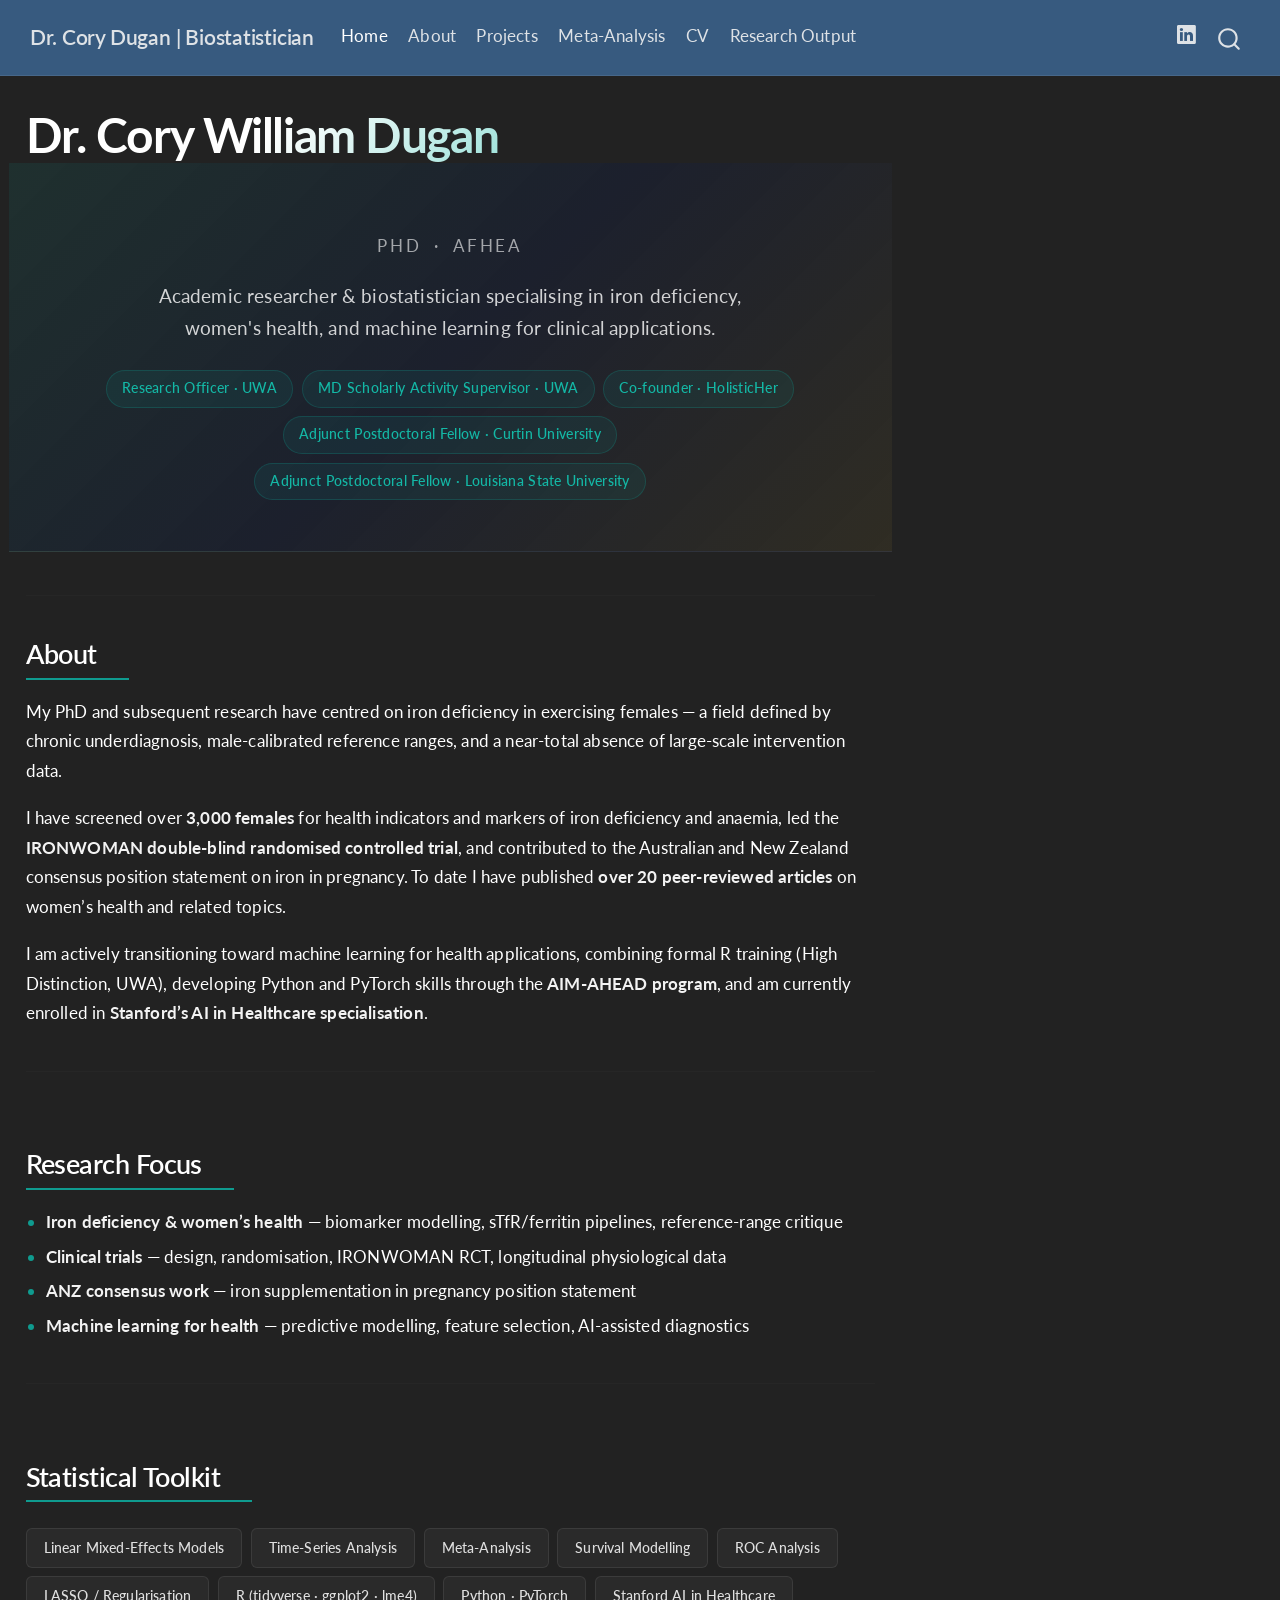
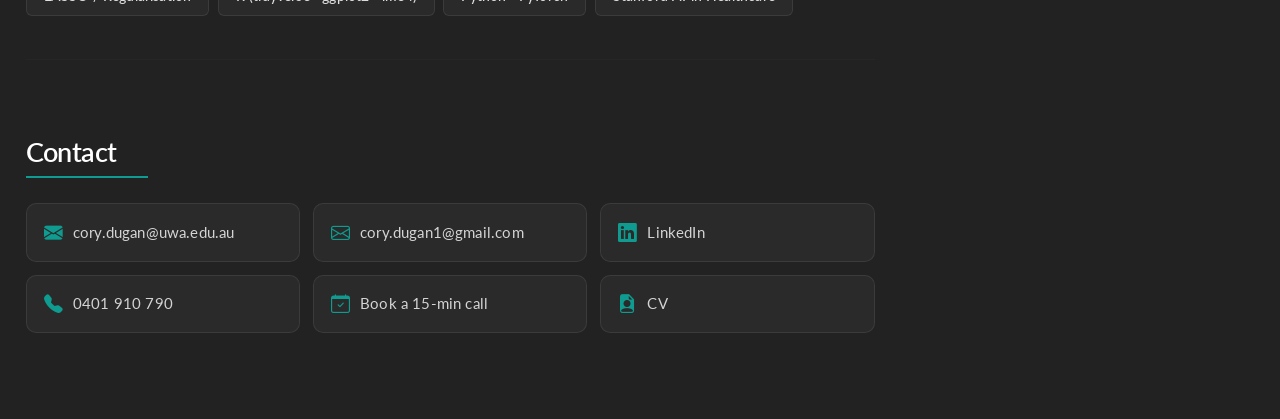
==== docs/index.html @ 06c348b1 "Auto-render: update docs [skip ci]" ====
<!DOCTYPE html>
<html xmlns="http://www.w3.org/1999/xhtml" lang="en" xml:lang="en"><head>

<meta charset="utf-8">
<meta name="generator" content="quarto-1.9.36">

<meta name="viewport" content="width=device-width, initial-scale=1.0, user-scalable=yes">


<title>Dr.&nbsp;Cory Dugan | Biostatistician</title>
<style>
/* Default styles provided by pandoc.
** See https://pandoc.org/MANUAL.html#variables-for-html for config info.
*/
code{white-space: pre-wrap;}
span.smallcaps{font-variant: small-caps;}
div.columns{display: flex; gap: min(4vw, 1.5em);}
div.column{flex: auto; overflow-x: auto;}
div.hanging-indent{margin-left: 1.5em; text-indent: -1.5em;}
ul.task-list{list-style: none;}
ul.task-list li input[type="checkbox"] {
  width: 0.8em;
  margin: 0 0.8em 0.2em -1em; /* quarto-specific, see https://github.com/quarto-dev/quarto-cli/issues/4556 */ 
  vertical-align: middle;
}
</style>


<script src="site_libs/quarto-nav/quarto-nav.js"></script>
<script src="site_libs/quarto-nav/headroom.min.js"></script>
<script src="site_libs/clipboard/clipboard.min.js"></script>
<script src="site_libs/quarto-search/autocomplete.umd.js"></script>
<script src="site_libs/quarto-search/fuse.min.js"></script>
<script src="site_libs/quarto-search/quarto-search.js"></script>
<meta name="quarto:offset" content="./">
<script src="site_libs/quarto-html/quarto.js" type="module"></script>
<script src="site_libs/quarto-html/tabsets/tabsets.js" type="module"></script>
<script src="site_libs/quarto-html/popper.min.js"></script>
<script src="site_libs/quarto-html/tippy.umd.min.js"></script>
<script src="site_libs/quarto-html/anchor.min.js"></script>
<link href="site_libs/quarto-html/tippy.css" rel="stylesheet">
<link href="site_libs/quarto-html/quarto-syntax-highlighting-dark-f418161beb48e0141c760e455f12af2c.css" rel="stylesheet" id="quarto-text-highlighting-styles">
<script src="site_libs/bootstrap/bootstrap.min.js"></script>
<link href="site_libs/bootstrap/bootstrap-icons.css" rel="stylesheet">
<link href="site_libs/bootstrap/bootstrap-d6fd904d1c54ba319e3f8c30b794b012.min.css" rel="stylesheet" append-hash="true" id="quarto-bootstrap" data-mode="dark">
<script id="quarto-search-options" type="application/json">{
  "location": "navbar",
  "copy-button": false,
  "collapse-after": 3,
  "panel-placement": "end",
  "type": "overlay",
  "limit": 50,
  "keyboard-shortcut": [
    "f",
    "/",
    "s"
  ],
  "show-item-context": false,
  "language": {
    "search-no-results-text": "No results",
    "search-matching-documents-text": "matching documents",
    "search-copy-link-title": "Copy link to search",
    "search-hide-matches-text": "Hide additional matches",
    "search-more-match-text": "more match in this document",
    "search-more-matches-text": "more matches in this document",
    "search-clear-button-title": "Clear",
    "search-text-placeholder": "",
    "search-detached-cancel-button-title": "Cancel",
    "search-submit-button-title": "Submit",
    "search-label": "Search"
  }
}</script>


<link rel="stylesheet" href="styles.css">
</head>

<body class="nav-fixed quarto-light">

<div id="quarto-search-results"></div>
  <header id="quarto-header" class="headroom fixed-top">
    <nav class="navbar navbar-expand-lg " data-bs-theme="dark">
      <div class="navbar-container container-fluid">
      <div class="navbar-brand-container mx-auto">
    <a class="navbar-brand" href="./index.html">
    <span class="navbar-title">Dr.&nbsp;Cory Dugan | Biostatistician</span>
    </a>
  </div>
            <div id="quarto-search" class="" title="Search"></div>
          <button class="navbar-toggler" type="button" data-bs-toggle="collapse" data-bs-target="#navbarCollapse" aria-controls="navbarCollapse" role="menu" aria-expanded="false" aria-label="Toggle navigation" onclick="if (window.quartoToggleHeadroom) { window.quartoToggleHeadroom(); }">
  <span class="navbar-toggler-icon"></span>
</button>
          <div class="collapse navbar-collapse" id="navbarCollapse">
            <ul class="navbar-nav navbar-nav-scroll me-auto">
  <li class="nav-item">
    <a class="nav-link active" href="./index.html" aria-current="page"> 
<span class="menu-text">Home</span></a>
  </li>  
  <li class="nav-item">
    <a class="nav-link" href="./about.html"> 
<span class="menu-text">About</span></a>
  </li>  
  <li class="nav-item">
    <a class="nav-link" href="./projects.html"> 
<span class="menu-text">Projects</span></a>
  </li>  
  <li class="nav-item">
    <a class="nav-link" href="./meta-analysis.html"> 
<span class="menu-text">Meta-Analysis</span></a>
  </li>  
  <li class="nav-item">
    <a class="nav-link" href="./cv.html"> 
<span class="menu-text">CV</span></a>
  </li>  
  <li class="nav-item">
    <a class="nav-link" href="./research-output.html"> 
<span class="menu-text">Research Output</span></a>
  </li>  
</ul>
            <ul class="navbar-nav navbar-nav-scroll ms-auto">
  <li class="nav-item compact">
    <a class="nav-link" href="https://www.linkedin.com/in/cory-dugan-phd/"> <i class="bi bi-linkedin" role="img" aria-label="LinkedIn">
</i> 
<span class="menu-text"></span></a>
  </li>  
</ul>
          </div> <!-- /navcollapse -->
            <div class="quarto-navbar-tools">
</div>
      </div> <!-- /container-fluid -->
    </nav>
</header>
<!-- content -->
<div id="quarto-content" class="quarto-container page-columns page-rows-contents page-layout-full page-navbar">
<!-- sidebar -->
<!-- margin-sidebar -->
    
<!-- main -->
<main class="content column-page" id="quarto-document-content"><header id="title-block-header" class="quarto-title-block"><h1 class="hero-name title display-7">Dr. Cory William Dugan</h1></header>




<div class="hero">
  <div class="hero-inner">
    
    <p class="hero-credentials">PhD &nbsp;·&nbsp; AFHEA</p>
    <p class="hero-tagline">
      Academic researcher &amp; biostatistician specialising in iron deficiency,<br>
      women's health, and machine learning for clinical applications.
    </p>
    <div class="role-chips">
      <span class="role-chip">Research Officer · UWA</span>
      <span class="role-chip">MD Scholarly Activity Supervisor · UWA</span>
      <span class="role-chip">Co-founder · HolisticHer</span>
      <span class="role-chip">Adjunct Postdoctoral Fellow · Curtin University</span>
      <span class="role-chip">Adjunct Postdoctoral Fellow · Louisiana State University</span>
    </div>
  </div>
</div>
<hr>
<section id="about" class="level2">
<h2 class="anchored" data-anchor-id="about">About</h2>
<p>My PhD and subsequent research have centred on iron deficiency in exercising females — a field defined by chronic underdiagnosis, male-calibrated reference ranges, and a near-total absence of large-scale intervention data.</p>
<p>I have screened over <strong>3,000 females</strong> for health indicators and markers of iron deficiency and anaemia, led the <strong>IRONWOMAN double-blind randomised controlled trial</strong>, and contributed to the Australian and New Zealand consensus position statement on iron in pregnancy. To date I have published <strong>over 20 peer-reviewed articles</strong> on women’s health and related topics.</p>
<p>I am actively transitioning toward machine learning for health applications, combining formal R training (High Distinction, UWA), developing Python and PyTorch skills through the <strong>AIM-AHEAD program</strong>, and am currently enrolled in <strong>Stanford’s AI in Healthcare specialisation</strong>.</p>
<hr>
</section>
<section id="research-focus" class="level2">
<h2 class="anchored" data-anchor-id="research-focus">Research Focus</h2>
<ul>
<li><strong>Iron deficiency &amp; women’s health</strong> — biomarker modelling, sTfR/ferritin pipelines, reference-range critique</li>
<li><strong>Clinical trials</strong> — design, randomisation, IRONWOMAN RCT, longitudinal physiological data</li>
<li><strong>ANZ consensus work</strong> — iron supplementation in pregnancy position statement</li>
<li><strong>Machine learning for health</strong> — predictive modelling, feature selection, AI-assisted diagnostics</li>
</ul>
<hr>
</section>
<section id="statistical-toolkit" class="level2">
<h2 class="anchored" data-anchor-id="statistical-toolkit">Statistical Toolkit</h2>
<div class="toolkit-row">
  <span class="toolkit-chip">Linear Mixed-Effects Models</span>
  <span class="toolkit-chip">Time-Series Analysis</span>
  <span class="toolkit-chip">Meta-Analysis</span>
  <span class="toolkit-chip">Survival Modelling</span>
  <span class="toolkit-chip">ROC Analysis</span>
  <span class="toolkit-chip">LASSO / Regularisation</span>
  <span class="toolkit-chip">R (tidyverse · ggplot2 · lme4)</span>
  <span class="toolkit-chip">Python · PyTorch</span>
  <span class="toolkit-chip">Stanford AI in Healthcare</span>
</div>
<hr>
</section>
<section id="contact" class="level2">
<h2 class="anchored" data-anchor-id="contact">Contact</h2>
<div class="contact-grid">
  <a class="contact-link" href="mailto:cory.dugan@uwa.edu.au">
    <i class="bi bi-envelope-fill"></i> cory.dugan@uwa.edu.au
  </a>
  <a class="contact-link" href="mailto:cory.dugan1@gmail.com">
    <i class="bi bi-envelope"></i> cory.dugan1@gmail.com
  </a>
  <a class="contact-link" href="https://www.linkedin.com/in/cory-dugan-phd/" target="_blank">
    <i class="bi bi-linkedin"></i> LinkedIn
  </a>
  <a class="contact-link" href="tel:+61401910790">
    <i class="bi bi-telephone-fill"></i> 0401 910 790
  </a>
  <a class="contact-link" href="https://calendly.com" target="_blank">
    <i class="bi bi-calendar-check"></i> Book a 15-min call
  </a>
  <a class="contact-link" href="./cv.html">
    <i class="bi bi-file-earmark-person-fill"></i> CV
  </a>
</div>


</section>

</main> <!-- /main -->
<script id="quarto-html-after-body" type="application/javascript">
  window.document.addEventListener("DOMContentLoaded", function (event) {
    const icon = "";
    const anchorJS = new window.AnchorJS();
    anchorJS.options = {
      placement: 'right',
      icon: icon
    };
    anchorJS.add('.anchored');
    const isCodeAnnotation = (el) => {
      for (const clz of el.classList) {
        if (clz.startsWith('code-annotation-')) {                     
          return true;
        }
      }
      return false;
    }
    const onCopySuccess = function(e) {
      // button target
      const button = e.trigger;
      // don't keep focus
      button.blur();
      // flash "checked"
      button.classList.add('code-copy-button-checked');
      var currentTitle = button.getAttribute("title");
      button.setAttribute("title", "Copied!");
      let tooltip;
      if (window.bootstrap) {
        button.setAttribute("data-bs-toggle", "tooltip");
        button.setAttribute("data-bs-placement", "left");
        button.setAttribute("data-bs-title", "Copied!");
        tooltip = new bootstrap.Tooltip(button, 
          { trigger: "manual", 
            customClass: "code-copy-button-tooltip",
            offset: [0, -8]});
        tooltip.show();    
      }
      setTimeout(function() {
        if (tooltip) {
          tooltip.hide();
          button.removeAttribute("data-bs-title");
          button.removeAttribute("data-bs-toggle");
          button.removeAttribute("data-bs-placement");
        }
        button.setAttribute("title", currentTitle);
        button.classList.remove('code-copy-button-checked');
      }, 1000);
      // clear code selection
      e.clearSelection();
    }
    const getTextToCopy = function(trigger) {
      const outerScaffold = trigger.parentElement.cloneNode(true);
      const codeEl = outerScaffold.querySelector('code');
      for (const childEl of codeEl.children) {
        if (isCodeAnnotation(childEl)) {
          childEl.remove();
        }
      }
      return codeEl.innerText;
    }
    const clipboard = new window.ClipboardJS('.code-copy-button:not([data-in-quarto-modal])', {
      text: getTextToCopy
    });
    clipboard.on('success', onCopySuccess);
    if (window.document.getElementById('quarto-embedded-source-code-modal')) {
      const clipboardModal = new window.ClipboardJS('.code-copy-button[data-in-quarto-modal]', {
        text: getTextToCopy,
        container: window.document.getElementById('quarto-embedded-source-code-modal')
      });
      clipboardModal.on('success', onCopySuccess);
    }
      var localhostRegex = new RegExp(/^(?:http|https):\/\/localhost\:?[0-9]*\//);
      var mailtoRegex = new RegExp(/^mailto:/);
        var filterRegex = new RegExp('/' + window.location.host + '/');
      var isInternal = (href) => {
          return filterRegex.test(href) || localhostRegex.test(href) || mailtoRegex.test(href);
      }
      // Inspect non-navigation links and adorn them if external
     var links = window.document.querySelectorAll('a[href]:not(.nav-link):not(.navbar-brand):not(.toc-action):not(.sidebar-link):not(.sidebar-item-toggle):not(.pagination-link):not(.no-external):not([aria-hidden]):not(.dropdown-item):not(.quarto-navigation-tool):not(.about-link)');
      for (var i=0; i<links.length; i++) {
        const link = links[i];
        if (!isInternal(link.href)) {
          // undo the damage that might have been done by quarto-nav.js in the case of
          // links that we want to consider external
          if (link.dataset.originalHref !== undefined) {
            link.href = link.dataset.originalHref;
          }
        }
      }
    function tippyHover(el, contentFn, onTriggerFn, onUntriggerFn) {
      const config = {
        allowHTML: true,
        maxWidth: 500,
        delay: 100,
        arrow: false,
        appendTo: function(el) {
            return el.parentElement;
        },
        interactive: true,
        interactiveBorder: 10,
        theme: 'quarto',
        placement: 'bottom-start',
      };
      if (contentFn) {
        config.content = contentFn;
      }
      if (onTriggerFn) {
        config.onTrigger = onTriggerFn;
      }
      if (onUntriggerFn) {
        config.onUntrigger = onUntriggerFn;
      }
      window.tippy(el, config); 
    }
    const noterefs = window.document.querySelectorAll('a[role="doc-noteref"]');
    for (var i=0; i<noterefs.length; i++) {
      const ref = noterefs[i];
      tippyHover(ref, function() {
        // use id or data attribute instead here
        let href = ref.getAttribute('data-footnote-href') || ref.getAttribute('href');
        try { href = new URL(href).hash; } catch {}
        const id = href.replace(/^#\/?/, "");
        const note = window.document.getElementById(id);
        if (note) {
          return note.innerHTML;
        } else {
          return "";
        }
      });
    }
    const xrefs = window.document.querySelectorAll('a.quarto-xref');
    const processXRef = (id, note) => {
      // Strip column container classes
      const stripColumnClz = (el) => {
        el.classList.remove("page-full", "page-columns");
        if (el.children) {
          for (const child of el.children) {
            stripColumnClz(child);
          }
        }
      }
      stripColumnClz(note)
      if (id === null || id.startsWith('sec-')) {
        // Special case sections, only their first couple elements
        const container = document.createElement("div");
        if (note.children && note.children.length > 2) {
          container.appendChild(note.children[0].cloneNode(true));
          for (let i = 1; i < note.children.length; i++) {
            const child = note.children[i];
            if (child.tagName === "P" && child.innerText === "") {
              continue;
            } else {
              container.appendChild(child.cloneNode(true));
              break;
            }
          }
          if (window.Quarto?.typesetMath) {
            window.Quarto.typesetMath(container);
          }
          return container.innerHTML
        } else {
          if (window.Quarto?.typesetMath) {
            window.Quarto.typesetMath(note);
          }
          return note.innerHTML;
        }
      } else {
        // Remove any anchor links if they are present
        const anchorLink = note.querySelector('a.anchorjs-link');
        if (anchorLink) {
          anchorLink.remove();
        }
        if (window.Quarto?.typesetMath) {
          window.Quarto.typesetMath(note);
        }
        if (note.classList.contains("callout")) {
          return note.outerHTML;
        } else {
          return note.innerHTML;
        }
      }
    }
    for (var i=0; i<xrefs.length; i++) {
      const xref = xrefs[i];
      tippyHover(xref, undefined, function(instance) {
        instance.disable();
        let url = xref.getAttribute('href');
        let hash = undefined; 
        if (url.startsWith('#')) {
          hash = url;
        } else {
          try { hash = new URL(url).hash; } catch {}
        }
        if (hash) {
          const id = hash.replace(/^#\/?/, "");
          const note = window.document.getElementById(id);
          if (note !== null) {
            try {
              const html = processXRef(id, note.cloneNode(true));
              instance.setContent(html);
            } finally {
              instance.enable();
              instance.show();
            }
          } else {
            // See if we can fetch this
            fetch(url.split('#')[0])
            .then(res => res.text())
            .then(html => {
              const parser = new DOMParser();
              const htmlDoc = parser.parseFromString(html, "text/html");
              const note = htmlDoc.getElementById(id);
              if (note !== null) {
                const html = processXRef(id, note);
                instance.setContent(html);
              } 
            }).finally(() => {
              instance.enable();
              instance.show();
            });
          }
        } else {
          // See if we can fetch a full url (with no hash to target)
          // This is a special case and we should probably do some content thinning / targeting
          fetch(url)
          .then(res => res.text())
          .then(html => {
            const parser = new DOMParser();
            const htmlDoc = parser.parseFromString(html, "text/html");
            const note = htmlDoc.querySelector('main.content');
            if (note !== null) {
              // This should only happen for chapter cross references
              // (since there is no id in the URL)
              // remove the first header
              if (note.children.length > 0 && note.children[0].tagName === "HEADER") {
                note.children[0].remove();
              }
              const html = processXRef(null, note);
              instance.setContent(html);
            } 
          }).finally(() => {
            instance.enable();
            instance.show();
          });
        }
      }, function(instance) {
      });
    }
        let selectedAnnoteEl;
        const selectorForAnnotation = ( cell, annotation) => {
          let cellAttr = 'data-code-cell="' + cell + '"';
          let lineAttr = 'data-code-annotation="' +  annotation + '"';
          const selector = 'span[' + cellAttr + '][' + lineAttr + ']';
          return selector;
        }
        const selectCodeLines = (annoteEl) => {
          const doc = window.document;
          const targetCell = annoteEl.getAttribute("data-target-cell");
          const targetAnnotation = annoteEl.getAttribute("data-target-annotation");
          const annoteSpan = window.document.querySelector(selectorForAnnotation(targetCell, targetAnnotation));
          const lines = annoteSpan.getAttribute("data-code-lines").split(",");
          const lineIds = lines.map((line) => {
            return targetCell + "-" + line;
          })
          let top = null;
          let height = null;
          let parent = null;
          if (lineIds.length > 0) {
              //compute the position of the single el (top and bottom and make a div)
              const el = window.document.getElementById(lineIds[0]);
              top = el.offsetTop;
              height = el.offsetHeight;
              parent = el.parentElement.parentElement;
            if (lineIds.length > 1) {
              const lastEl = window.document.getElementById(lineIds[lineIds.length - 1]);
              const bottom = lastEl.offsetTop + lastEl.offsetHeight;
              height = bottom - top;
            }
            if (top !== null && height !== null && parent !== null) {
              // cook up a div (if necessary) and position it 
              let div = window.document.getElementById("code-annotation-line-highlight");
              if (div === null) {
                div = window.document.createElement("div");
                div.setAttribute("id", "code-annotation-line-highlight");
                div.style.position = 'absolute';
                parent.appendChild(div);
              }
              div.style.top = top - 2 + "px";
              div.style.height = height + 4 + "px";
              div.style.left = 0;
              let gutterDiv = window.document.getElementById("code-annotation-line-highlight-gutter");
              if (gutterDiv === null) {
                gutterDiv = window.document.createElement("div");
                gutterDiv.setAttribute("id", "code-annotation-line-highlight-gutter");
                gutterDiv.style.position = 'absolute';
                const codeCell = window.document.getElementById(targetCell);
                const gutter = codeCell.querySelector('.code-annotation-gutter');
                gutter.appendChild(gutterDiv);
              }
              gutterDiv.style.top = top - 2 + "px";
              gutterDiv.style.height = height + 4 + "px";
            }
            selectedAnnoteEl = annoteEl;
          }
        };
        const unselectCodeLines = () => {
          const elementsIds = ["code-annotation-line-highlight", "code-annotation-line-highlight-gutter"];
          elementsIds.forEach((elId) => {
            const div = window.document.getElementById(elId);
            if (div) {
              div.remove();
            }
          });
          selectedAnnoteEl = undefined;
        };
          // Handle positioning of the toggle
      window.addEventListener(
        "resize",
        throttle(() => {
          elRect = undefined;
          if (selectedAnnoteEl) {
            selectCodeLines(selectedAnnoteEl);
          }
        }, 10)
      );
      function throttle(fn, ms) {
      let throttle = false;
      let timer;
        return (...args) => {
          if(!throttle) { // first call gets through
              fn.apply(this, args);
              throttle = true;
          } else { // all the others get throttled
              if(timer) clearTimeout(timer); // cancel #2
              timer = setTimeout(() => {
                fn.apply(this, args);
                timer = throttle = false;
              }, ms);
          }
        };
      }
        // Attach click handler to the DT
        const annoteDls = window.document.querySelectorAll('dt[data-target-cell]');
        for (const annoteDlNode of annoteDls) {
          annoteDlNode.addEventListener('click', (event) => {
            const clickedEl = event.target;
            if (clickedEl !== selectedAnnoteEl) {
              unselectCodeLines();
              const activeEl = window.document.querySelector('dt[data-target-cell].code-annotation-active');
              if (activeEl) {
                activeEl.classList.remove('code-annotation-active');
              }
              selectCodeLines(clickedEl);
              clickedEl.classList.add('code-annotation-active');
            } else {
              // Unselect the line
              unselectCodeLines();
              clickedEl.classList.remove('code-annotation-active');
            }
          });
        }
    const findCites = (el) => {
      const parentEl = el.parentElement;
      if (parentEl) {
        const cites = parentEl.dataset.cites;
        if (cites) {
          return {
            el,
            cites: cites.split(' ')
          };
        } else {
          return findCites(el.parentElement)
        }
      } else {
        return undefined;
      }
    };
    var bibliorefs = window.document.querySelectorAll('a[role="doc-biblioref"]');
    for (var i=0; i<bibliorefs.length; i++) {
      const ref = bibliorefs[i];
      const citeInfo = findCites(ref);
      if (citeInfo) {
        tippyHover(citeInfo.el, function() {
          var popup = window.document.createElement('div');
          citeInfo.cites.forEach(function(cite) {
            var citeDiv = window.document.createElement('div');
            citeDiv.classList.add('hanging-indent');
            citeDiv.classList.add('csl-entry');
            var biblioDiv = window.document.getElementById('ref-' + cite);
            if (biblioDiv) {
              citeDiv.innerHTML = biblioDiv.innerHTML;
            }
            popup.appendChild(citeDiv);
          });
          return popup.innerHTML;
        });
      }
    }
  });
  </script>
</div> <!-- /content -->




</body></html>
---- docs/site_libs/quarto-html/tippy.css ----
.tippy-box[data-animation=fade][data-state=hidden]{opacity:0}[data-tippy-root]{max-width:calc(100vw - 10px)}.tippy-box{position:relative;background-color:#333;color:#fff;border-radius:4px;font-size:14px;line-height:1.4;white-space:normal;outline:0;transition-property:transform,visibility,opacity}.tippy-box[data-placement^=top]>.tippy-arrow{bottom:0}.tippy-box[data-placement^=top]>.tippy-arrow:before{bottom:-7px;left:0;border-width:8px 8px 0;border-top-color:initial;transform-origin:center top}.tippy-box[data-placement^=bottom]>.tippy-arrow{top:0}.tippy-box[data-placement^=bottom]>.tippy-arrow:before{top:-7px;left:0;border-width:0 8px 8px;border-bottom-color:initial;transform-origin:center bottom}.tippy-box[data-placement^=left]>.tippy-arrow{right:0}.tippy-box[data-placement^=left]>.tippy-arrow:before{border-width:8px 0 8px 8px;border-left-color:initial;right:-7px;transform-origin:center left}.tippy-box[data-placement^=right]>.tippy-arrow{left:0}.tippy-box[data-placement^=right]>.tippy-arrow:before{left:-7px;border-width:8px 8px 8px 0;border-right-color:initial;transform-origin:center right}.tippy-box[data-inertia][data-state=visible]{transition-timing-function:cubic-bezier(.54,1.5,.38,1.11)}.tippy-arrow{width:16px;height:16px;color:#333}.tippy-arrow:before{content:"";position:absolute;border-color:transparent;border-style:solid}.tippy-content{position:relative;padding:5px 9px;z-index:1}
---- docs/site_libs/quarto-html/quarto-syntax-highlighting-dark-f418161beb48e0141c760e455f12af2c.css ----
/* quarto syntax highlight colors */
:root {
  --quarto-hl-al-color: #f07178;
  --quarto-hl-an-color: #d4d0ab;
  --quarto-hl-at-color: #00e0e0;
  --quarto-hl-bn-color: #d4d0ab;
  --quarto-hl-bu-color: #abe338;
  --quarto-hl-ch-color: #abe338;
  --quarto-hl-co-color: #f8f8f2;
  --quarto-hl-cv-color: #ffd700;
  --quarto-hl-cn-color: #ffd700;
  --quarto-hl-cf-color: #ffa07a;
  --quarto-hl-dt-color: #ffa07a;
  --quarto-hl-dv-color: #d4d0ab;
  --quarto-hl-do-color: #f8f8f2;
  --quarto-hl-er-color: #f07178;
  --quarto-hl-ex-color: #00e0e0;
  --quarto-hl-fl-color: #d4d0ab;
  --quarto-hl-fu-color: #ffa07a;
  --quarto-hl-im-color: #abe338;
  --quarto-hl-in-color: #d4d0ab;
  --quarto-hl-kw-color: #ffa07a;
  --quarto-hl-op-color: #ffa07a;
  --quarto-hl-ot-color: #00e0e0;
  --quarto-hl-pp-color: #dcc6e0;
  --quarto-hl-re-color: #00e0e0;
  --quarto-hl-sc-color: #abe338;
  --quarto-hl-ss-color: #abe338;
  --quarto-hl-st-color: #abe338;
  --quarto-hl-va-color: #00e0e0;
  --quarto-hl-vs-color: #abe338;
  --quarto-hl-wa-color: #dcc6e0;
}

/* other quarto variables */
:root {
  --quarto-font-monospace: SFMono-Regular, Menlo, Monaco, Consolas, "Liberation Mono", "Courier New", monospace;
}

/* syntax highlight based on Pandoc's rules */
pre > code.sourceCode > span {
  color: #f8f8f2;
}

code.sourceCode > span {
  color: #f8f8f2;
}

div.sourceCode,
div.sourceCode pre.sourceCode {
  color: #f8f8f2;
}

/* Normal */
code span {
  color: #f8f8f2;
}

/* Alert */
code span.al {
  color: #f07178;
}

/* Annotation */
code span.an {
  color: #d4d0ab;
}

/* Attribute */
code span.at {
  color: #00e0e0;
}

/* BaseN */
code span.bn {
  color: #d4d0ab;
}

/* BuiltIn */
code span.bu {
  color: #abe338;
}

/* ControlFlow */
code span.cf {
  font-weight: bold;
  color: #ffa07a;
}

/* Char */
code span.ch {
  color: #abe338;
}

/* Constant */
code span.cn {
  color: #ffd700;
}

/* Comment */
code span.co {
  font-style: italic;
  color: #f8f8f2;
}

/* CommentVar */
code span.cv {
  color: #ffd700;
}

/* Documentation */
code span.do {
  color: #f8f8f2;
}

/* DataType */
code span.dt {
  color: #ffa07a;
}

/* DecVal */
code span.dv {
  color: #d4d0ab;
}

/* Error */
code span.er {
  color: #f07178;
  text-decoration: underline;
}

/* Extension */
code span.ex {
  font-weight: bold;
  color: #00e0e0;
}

/* Float */
code span.fl {
  color: #d4d0ab;
}

/* Function */
code span.fu {
  color: #ffa07a;
}

/* Import */
code span.im {
  color: #abe338;
}

/* Information */
code span.in {
  color: #d4d0ab;
}

/* Keyword */
code span.kw {
  font-weight: bold;
  color: #ffa07a;
}

/* Operator */
code span.op {
  color: #ffa07a;
}

/* Other */
code span.ot {
  color: #00e0e0;
}

/* Preprocessor */
code span.pp {
  color: #dcc6e0;
}

/* RegionMarker */
code span.re {
  background-color: #f8f8f2;
  color: #00e0e0;
}

/* SpecialChar */
code span.sc {
  color: #abe338;
}

/* SpecialString */
code span.ss {
  color: #abe338;
}

/* String */
code span.st {
  color: #abe338;
}

/* Variable */
code span.va {
  color: #00e0e0;
}

/* VerbatimString */
code span.vs {
  color: #abe338;
}

/* Warning */
code span.wa {
  color: #dcc6e0;
}

.prevent-inlining {
  content: "</";
}

/*# sourceMappingURL=378c2a0cc31455d06730fbe37c8f3789.css.map */
---- docs/styles.css ----
/* ============================================================
   CORY DUGAN PORTFOLIO — Custom Styles
   Extends the Darkly Bootswatch theme
   ============================================================ */

/* ── CSS Variables ── */
:root {
  --accent-teal: #0f9b8f;
  --accent-teal-light: #14b8a6;
  --accent-gold: #d4af37;
  --surface-raised: rgba(255, 255, 255, 0.04);
  --surface-hover: rgba(255, 255, 255, 0.07);
  --border-subtle: rgba(255, 255, 255, 0.08);
  --text-muted: rgba(255, 255, 255, 0.6);
  --radius-sm: 6px;
  --radius-md: 10px;
  --radius-lg: 16px;
}

/* ── Global Refinements ── */

/* Slightly tighter body text for readability */
body {
  letter-spacing: 0.01em;
  line-height: 1.75;
}

/* Better heading hierarchy */
h1, h2, h3, h4 {
  letter-spacing: -0.02em;
}

h2 {
  font-size: 1.6rem;
  font-weight: 600;
  margin-top: 2rem;
  padding-bottom: 0.4rem;
  border-bottom: 2px solid var(--accent-teal);
  display: inline-block;
}

h3 {
  font-size: 1.2rem;
  font-weight: 600;
  color: var(--accent-teal-light);
}

/* Subtle horizontal rules */
hr {
  border: none;
  border-top: 1px solid var(--border-subtle);
  margin: 2.5rem 0;
}

/* Better link styling */
a {
  color: var(--accent-teal-light);
  text-decoration: none;
  transition: color 0.2s ease;
}

a:hover {
  color: var(--accent-gold);
  text-decoration: none;
}

/* ── Navbar Polish ── */
.navbar {
  backdrop-filter: blur(12px);
  border-bottom: 1px solid var(--border-subtle);
  padding-top: 0.6rem;
  padding-bottom: 0.6rem;
}

.navbar-brand {
  font-weight: 600 !important;
  letter-spacing: -0.01em;
}

.navbar-dark .navbar-nav .nav-link {
  font-weight: 500;
  font-size: 0.9rem;
  letter-spacing: 0.02em;
  text-transform: uppercase;
  opacity: 0.75;
  transition: opacity 0.2s ease, color 0.2s ease;
}

.navbar-dark .navbar-nav .nav-link:hover,
.navbar-dark .navbar-nav .nav-link.active {
  opacity: 1;
  color: var(--accent-teal-light) !important;
}

/* ── Hero Section ── */
.hero {
  text-align: center;
  padding: 4rem 2rem 3rem;
  margin: -1rem -1rem 0 -1rem;
  background: linear-gradient(
    135deg,
    rgba(15, 155, 143, 0.12) 0%,
    rgba(20, 30, 62, 0.4) 50%,
    rgba(212, 175, 55, 0.08) 100%
  );
  border-bottom: 1px solid var(--border-subtle);
}

.hero-inner {
  max-width: 720px;
  margin: 0 auto;
}

.hero-name {
  font-size: 2.8rem;
  font-weight: 700;
  letter-spacing: -0.03em;
  margin-bottom: 0.3rem;
  background: linear-gradient(135deg, #ffffff 30%, var(--accent-teal-light) 100%);
  -webkit-background-clip: text;
  -webkit-text-fill-color: transparent;
  background-clip: text;
}

.hero-credentials {
  font-size: 1rem;
  color: var(--text-muted);
  letter-spacing: 0.15em;
  text-transform: uppercase;
  margin-bottom: 1.2rem;
}

.hero-tagline {
  font-size: 1.1rem;
  line-height: 1.7;
  color: rgba(255, 255, 255, 0.8);
  max-width: 600px;
  margin: 0 auto 1.5rem;
}

/* ── Role Chips ── */
.role-chips {
  display: flex;
  flex-wrap: wrap;
  gap: 0.5rem;
  justify-content: center;
}

.role-chip {
  display: inline-block;
  padding: 0.35rem 0.9rem;
  font-size: 0.8rem;
  font-weight: 500;
  color: var(--accent-teal-light);
  background: rgba(15, 155, 143, 0.1);
  border: 1px solid rgba(15, 155, 143, 0.25);
  border-radius: 100px;
  letter-spacing: 0.02em;
  transition: all 0.2s ease;
}

.role-chip:hover {
  background: rgba(15, 155, 143, 0.18);
  border-color: rgba(15, 155, 143, 0.4);
  transform: translateY(-1px);
}

/* ── Toolkit Chips ── */
.toolkit-row {
  display: flex;
  flex-wrap: wrap;
  gap: 0.5rem;
  margin: 0.5rem 0;
}

.toolkit-chip {
  display: inline-block;
  padding: 0.4rem 1rem;
  font-size: 0.82rem;
  font-weight: 500;
  color: rgba(255, 255, 255, 0.85);
  background: var(--surface-raised);
  border: 1px solid var(--border-subtle);
  border-radius: var(--radius-sm);
  transition: all 0.2s ease;
}

.toolkit-chip:hover {
  background: var(--surface-hover);
  border-color: rgba(255, 255, 255, 0.15);
  color: #fff;
}

/* ── Contact Grid ── */
.contact-grid {
  display: grid;
  grid-template-columns: repeat(auto-fit, minmax(220px, 1fr));
  gap: 0.75rem;
  margin: 0.5rem 0;
}

.contact-link {
  display: flex;
  align-items: center;
  gap: 0.6rem;
  padding: 0.7rem 1rem;
  background: var(--surface-raised);
  border: 1px solid var(--border-subtle);
  border-radius: var(--radius-md);
  color: rgba(255, 255, 255, 0.8) !important;
  font-size: 0.9rem;
  text-decoration: none !important;
  transition: all 0.25s ease;
}

.contact-link:hover {
  background: var(--surface-hover);
  border-color: var(--accent-teal);
  color: var(--accent-teal-light) !important;
  transform: translateY(-2px);
  box-shadow: 0 4px 12px rgba(15, 155, 143, 0.15);
}

.contact-link i {
  font-size: 1.1rem;
  color: var(--accent-teal);
}

/* ── Project Cards ── */
.project-card {
  background: var(--surface-raised);
  border: 1px solid var(--border-subtle);
  border-radius: var(--radius-lg);
  padding: 1.5rem 1.8rem;
  margin-bottom: 1.2rem;
  transition: all 0.3s ease;
}

.project-card:hover {
  background: var(--surface-hover);
  border-color: rgba(15, 155, 143, 0.3);
  transform: translateY(-2px);
  box-shadow: 0 8px 24px rgba(0, 0, 0, 0.25);
}

.project-card h3 {
  font-size: 1.15rem;
  font-weight: 600;
  color: #fff;
  margin-bottom: 0.6rem;
  border-bottom: none;
  padding-bottom: 0;
}

.project-card p {
  color: rgba(255, 255, 255, 0.7);
  font-size: 0.92rem;
  line-height: 1.65;
  margin-bottom: 1rem;
}

.project-tags {
  display: flex;
  flex-wrap: wrap;
  gap: 0.4rem;
}

.project-tag {
  display: inline-block;
  padding: 0.25rem 0.65rem;
  font-size: 0.75rem;
  font-weight: 500;
  color: var(--accent-teal-light);
  background: rgba(15, 155, 143, 0.1);
  border: 1px solid rgba(15, 155, 143, 0.2);
  border-radius: 100px;
  letter-spacing: 0.02em;
}

/* ── CV Page Enhancements ── */

/* Make tables cleaner */
.table {
  border-collapse: separate;
  border-spacing: 0;
}

.table > thead > tr > th {
  background: rgba(15, 155, 143, 0.12);
  border-bottom: 2px solid var(--accent-teal) !important;
  font-size: 0.85rem;
  font-weight: 600;
  letter-spacing: 0.03em;
  text-transform: uppercase;
  color: var(--accent-teal-light);
  padding: 0.75rem 1rem;
}

.table > tbody > tr > td {
  padding: 0.75rem 1rem;
  vertical-align: top;
  border-bottom: 1px solid var(--border-subtle);
}

.table > tbody > tr:hover > td {
  background: var(--surface-raised);
}

/* CV Table of Contents sidebar */
.sidebar nav[role="doc-toc"] {
  border-left: 2px solid var(--border-subtle);
  padding-left: 1rem;
}

.sidebar nav[role="doc-toc"] a {
  font-size: 0.82rem;
  color: var(--text-muted);
  padding: 0.2rem 0;
  transition: color 0.2s ease;
}

.sidebar nav[role="doc-toc"] a:hover,
.sidebar nav[role="doc-toc"] a.active {
  color: var(--accent-teal-light);
}

/* ── Research Output Cards ── */
.pub-card {
  background: var(--surface-raised);
  border: 1px solid var(--border-subtle);
  border-left: 3px solid var(--accent-teal);
  border-radius: var(--radius-sm);
  padding: 1rem 1.2rem;
  margin-bottom: 0.8rem;
  transition: all 0.2s ease;
}

.pub-card:hover {
  background: var(--surface-hover);
  border-left-color: var(--accent-gold);
}

/* ── Bold text highlight ── */
strong {
  color: rgba(255, 255, 255, 0.95);
}

/* ── Lists refinement ── */
ul {
  padding-left: 1.2rem;
}

ul li {
  margin-bottom: 0.3rem;
}

ul li::marker {
  color: var(--accent-teal);
}

/* ── Content width constraint ── */
.quarto-container {
  max-width: 900px;
}

/* ── Responsive ── */
@media (max-width: 768px) {
  .hero {
    padding: 2.5rem 1.2rem 2rem;
  }

  .hero-name {
    font-size: 2rem;
  }

  .hero-tagline {
    font-size: 0.95rem;
  }

  .contact-grid {
    grid-template-columns: 1fr;
  }

  .project-card {
    padding: 1.2rem;
  }

  h2 {
    font-size: 1.3rem;
  }
}

@media (max-width: 480px) {
  .hero-name {
    font-size: 1.6rem;
  }

  .role-chips {
    gap: 0.35rem;
  }

  .role-chip {
    font-size: 0.72rem;
    padding: 0.25rem 0.7rem;
  }
}

/* ── Smooth scroll ── */
html {
  scroll-behavior: smooth;
}

/* ── Print styles ── */
@media print {
  .hero {
    background: none;
    padding: 1rem 0;
  }

  .hero-name {
    -webkit-text-fill-color: #000;
    color: #000;
  }

  .navbar, .quarto-search {
    display: none !important;
  }
}
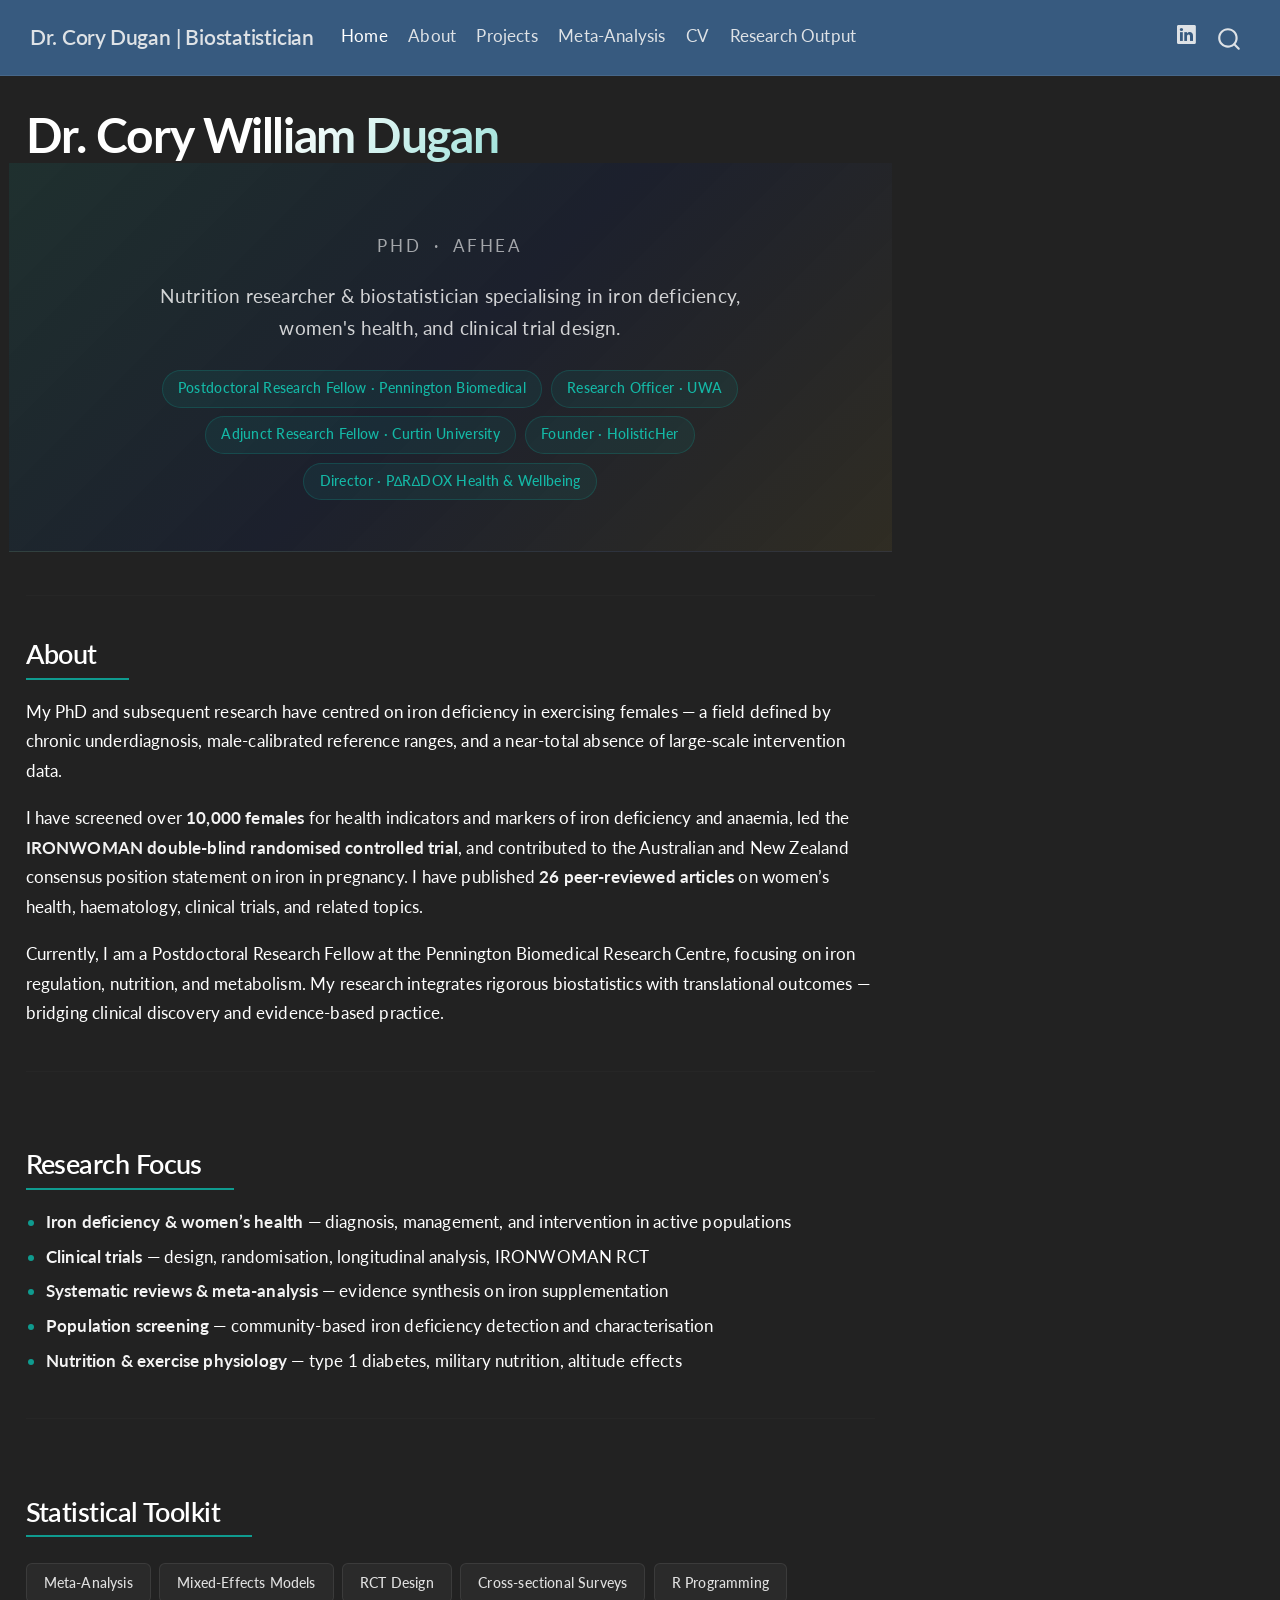
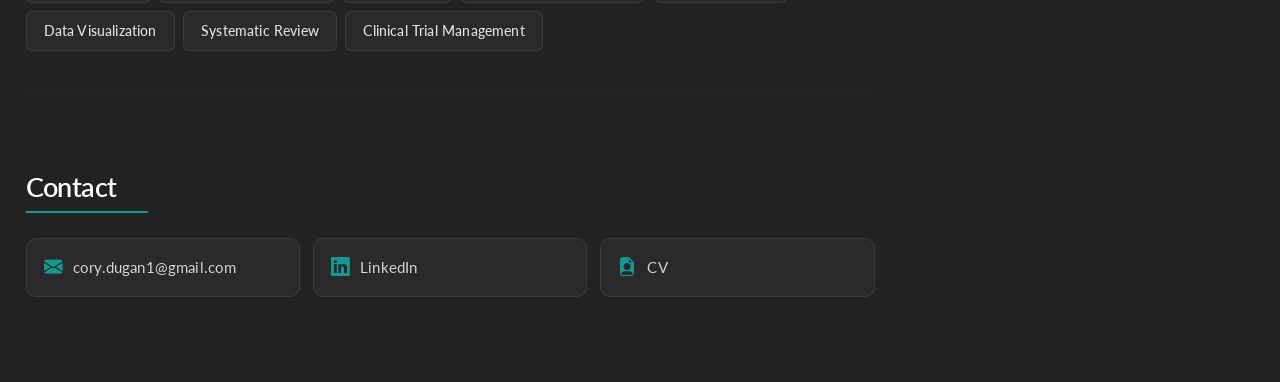
==== commit 8eacbf74: "Auto-render: update docs [skip ci]" ====
--- a/docs/index.html
+++ b/docs/index.html
@@ -146,15 +146,15 @@
     
     <p class="hero-credentials">PhD &nbsp;·&nbsp; AFHEA</p>
     <p class="hero-tagline">
-      Academic researcher &amp; biostatistician specialising in iron deficiency,<br>
-      women's health, and machine learning for clinical applications.
+      Nutrition researcher &amp; biostatistician specialising in iron deficiency,<br>
+      women's health, and clinical trial design.
     </p>
     <div class="role-chips">
+      <span class="role-chip">Postdoctoral Research Fellow · Pennington Biomedical</span>
       <span class="role-chip">Research Officer · UWA</span>
-      <span class="role-chip">MD Scholarly Activity Supervisor · UWA</span>
-      <span class="role-chip">Co-founder · HolisticHer</span>
-      <span class="role-chip">Adjunct Postdoctoral Fellow · Curtin University</span>
-      <span class="role-chip">Adjunct Postdoctoral Fellow · Louisiana State University</span>
+      <span class="role-chip">Adjunct Research Fellow · Curtin University</span>
+      <span class="role-chip">Founder · HolisticHer</span>
+      <span class="role-chip">Director · P∆R∆DOX Health &amp; Wellbeing</span>
     </div>
   </div>
 </div>
@@ -162,52 +162,43 @@
 <section id="about" class="level2">
 <h2 class="anchored" data-anchor-id="about">About</h2>
 <p>My PhD and subsequent research have centred on iron deficiency in exercising females — a field defined by chronic underdiagnosis, male-calibrated reference ranges, and a near-total absence of large-scale intervention data.</p>
-<p>I have screened over <strong>3,000 females</strong> for health indicators and markers of iron deficiency and anaemia, led the <strong>IRONWOMAN double-blind randomised controlled trial</strong>, and contributed to the Australian and New Zealand consensus position statement on iron in pregnancy. To date I have published <strong>over 20 peer-reviewed articles</strong> on women’s health and related topics.</p>
-<p>I am actively transitioning toward machine learning for health applications, combining formal R training (High Distinction, UWA), developing Python and PyTorch skills through the <strong>AIM-AHEAD program</strong>, and am currently enrolled in <strong>Stanford’s AI in Healthcare specialisation</strong>.</p>
+<p>I have screened over <strong>10,000 females</strong> for health indicators and markers of iron deficiency and anaemia, led the <strong>IRONWOMAN double-blind randomised controlled trial</strong>, and contributed to the Australian and New Zealand consensus position statement on iron in pregnancy. I have published <strong>26 peer-reviewed articles</strong> on women’s health, haematology, clinical trials, and related topics.</p>
+<p>Currently, I am a Postdoctoral Research Fellow at the Pennington Biomedical Research Centre, focusing on iron regulation, nutrition, and metabolism. My research integrates rigorous biostatistics with translational outcomes — bridging clinical discovery and evidence-based practice.</p>
 <hr>
 </section>
 <section id="research-focus" class="level2">
 <h2 class="anchored" data-anchor-id="research-focus">Research Focus</h2>
 <ul>
-<li><strong>Iron deficiency &amp; women’s health</strong> — biomarker modelling, sTfR/ferritin pipelines, reference-range critique</li>
-<li><strong>Clinical trials</strong> — design, randomisation, IRONWOMAN RCT, longitudinal physiological data</li>
-<li><strong>ANZ consensus work</strong> — iron supplementation in pregnancy position statement</li>
-<li><strong>Machine learning for health</strong> — predictive modelling, feature selection, AI-assisted diagnostics</li>
+<li><strong>Iron deficiency &amp; women’s health</strong> — diagnosis, management, and intervention in active populations</li>
+<li><strong>Clinical trials</strong> — design, randomisation, longitudinal analysis, IRONWOMAN RCT</li>
+<li><strong>Systematic reviews &amp; meta-analysis</strong> — evidence synthesis on iron supplementation</li>
+<li><strong>Population screening</strong> — community-based iron deficiency detection and characterisation</li>
+<li><strong>Nutrition &amp; exercise physiology</strong> — type 1 diabetes, military nutrition, altitude effects</li>
 </ul>
 <hr>
 </section>
 <section id="statistical-toolkit" class="level2">
 <h2 class="anchored" data-anchor-id="statistical-toolkit">Statistical Toolkit</h2>
 <div class="toolkit-row">
-  <span class="toolkit-chip">Linear Mixed-Effects Models</span>
-  <span class="toolkit-chip">Time-Series Analysis</span>
   <span class="toolkit-chip">Meta-Analysis</span>
-  <span class="toolkit-chip">Survival Modelling</span>
-  <span class="toolkit-chip">ROC Analysis</span>
-  <span class="toolkit-chip">LASSO / Regularisation</span>
-  <span class="toolkit-chip">R (tidyverse · ggplot2 · lme4)</span>
-  <span class="toolkit-chip">Python · PyTorch</span>
-  <span class="toolkit-chip">Stanford AI in Healthcare</span>
+  <span class="toolkit-chip">Mixed-Effects Models</span>
+  <span class="toolkit-chip">RCT Design</span>
+  <span class="toolkit-chip">Cross-sectional Surveys</span>
+  <span class="toolkit-chip">R Programming</span>
+  <span class="toolkit-chip">Data Visualization</span>
+  <span class="toolkit-chip">Systematic Review</span>
+  <span class="toolkit-chip">Clinical Trial Management</span>
 </div>
 <hr>
 </section>
 <section id="contact" class="level2">
 <h2 class="anchored" data-anchor-id="contact">Contact</h2>
 <div class="contact-grid">
-  <a class="contact-link" href="mailto:cory.dugan@uwa.edu.au">
-    <i class="bi bi-envelope-fill"></i> cory.dugan@uwa.edu.au
-  </a>
   <a class="contact-link" href="mailto:cory.dugan1@gmail.com">
-    <i class="bi bi-envelope"></i> cory.dugan1@gmail.com
+    <i class="bi bi-envelope-fill"></i> cory.dugan1@gmail.com
   </a>
   <a class="contact-link" href="https://www.linkedin.com/in/cory-dugan-phd/" target="_blank">
     <i class="bi bi-linkedin"></i> LinkedIn
-  </a>
-  <a class="contact-link" href="tel:+61401910790">
-    <i class="bi bi-telephone-fill"></i> 0401 910 790
-  </a>
-  <a class="contact-link" href="https://calendly.com" target="_blank">
-    <i class="bi bi-calendar-check"></i> Book a 15-min call
   </a>
   <a class="contact-link" href="./cv.html">
     <i class="bi bi-file-earmark-person-fill"></i> CV
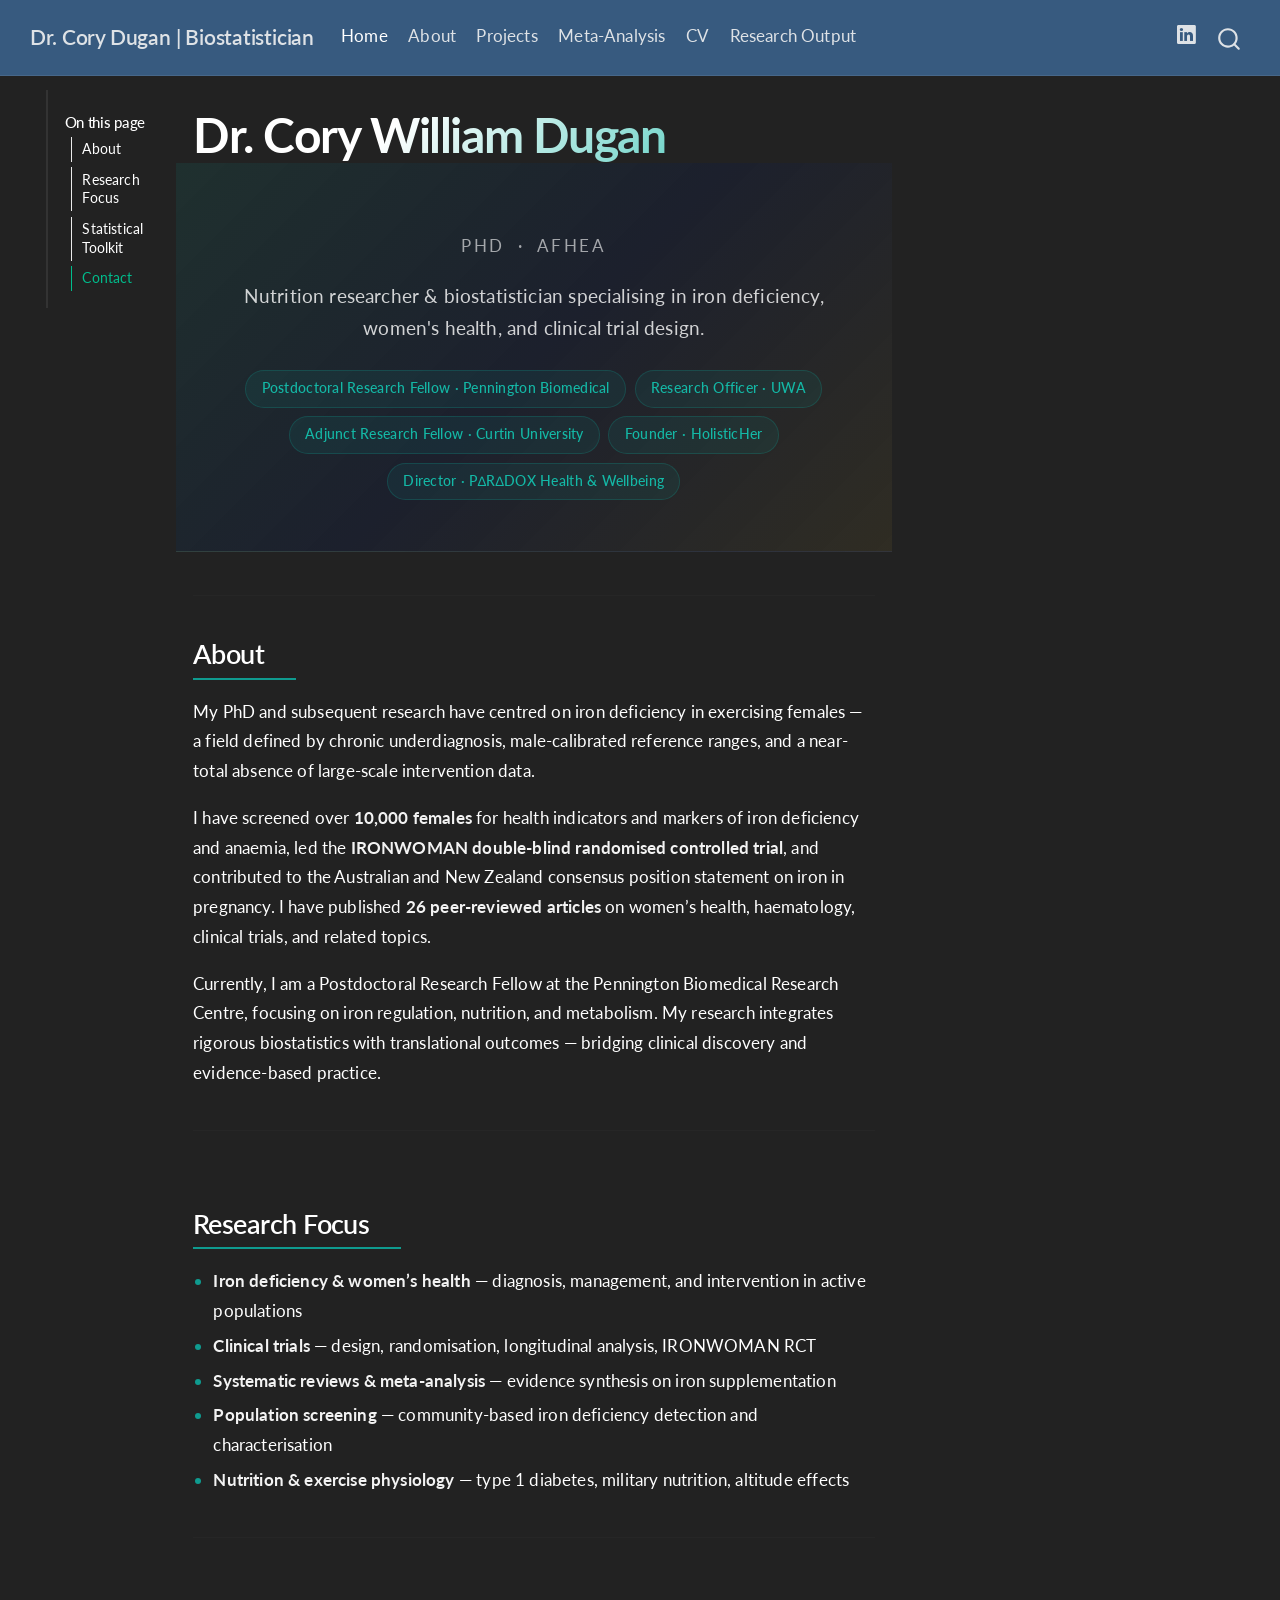
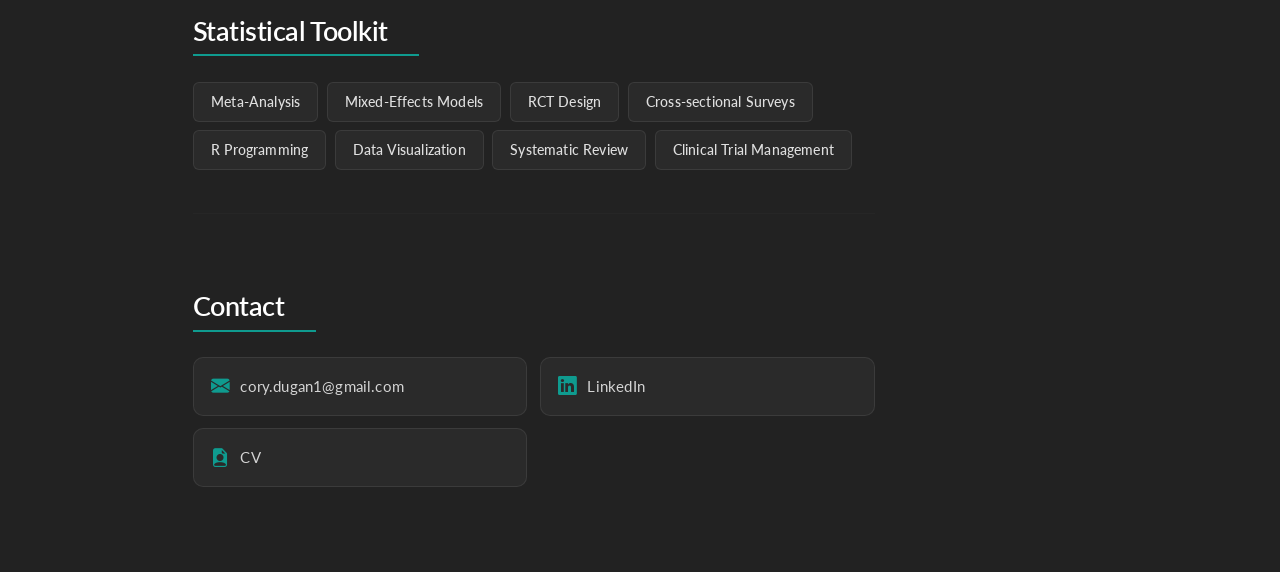
==== commit cbe8bab9: "Auto-render: update docs [skip ci]" ====
--- a/docs/index.html
+++ b/docs/index.html
@@ -75,7 +75,7 @@
 <link rel="stylesheet" href="styles.css">
 </head>
 
-<body class="nav-fixed quarto-light">
+<body class="floating nav-fixed quarto-light">
 
 <div id="quarto-search-results"></div>
   <header id="quarto-header" class="headroom fixed-top">
@@ -133,10 +133,24 @@
 <!-- content -->
 <div id="quarto-content" class="quarto-container page-columns page-rows-contents page-layout-full page-navbar">
 <!-- sidebar -->
+  <nav id="quarto-sidebar" class="sidebar collapse collapse-horizontal quarto-sidebar-collapse-item sidebar-navigation floating overflow-auto">
+    <nav id="TOC" role="doc-toc" class="toc-active">
+    <h2 id="toc-title">On this page</h2>
+   
+  <ul>
+  <li><a href="#about" id="toc-about" class="nav-link active" data-scroll-target="#about">About</a></li>
+  <li><a href="#research-focus" id="toc-research-focus" class="nav-link" data-scroll-target="#research-focus">Research Focus</a></li>
+  <li><a href="#statistical-toolkit" id="toc-statistical-toolkit" class="nav-link" data-scroll-target="#statistical-toolkit">Statistical Toolkit</a></li>
+  <li><a href="#contact" id="toc-contact" class="nav-link" data-scroll-target="#contact">Contact</a></li>
+  </ul>
+</nav>
+</nav>
+<div id="quarto-sidebar-glass" class="quarto-sidebar-collapse-item" data-bs-toggle="collapse" data-bs-target=".quarto-sidebar-collapse-item"></div>
 <!-- margin-sidebar -->
-    
+    <div id="quarto-margin-sidebar" class="sidebar margin-sidebar zindex-bottom">
+    </div>
 <!-- main -->
-<main class="content column-page" id="quarto-document-content"><header id="title-block-header" class="quarto-title-block"><h1 class="hero-name title display-7">Dr. Cory William Dugan</h1></header>
+<main class="content column-page-right" id="quarto-document-content"><header id="title-block-header" class="quarto-title-block"><h1 class="hero-name title display-7">Dr. Cory William Dugan</h1></header>
 
 
 
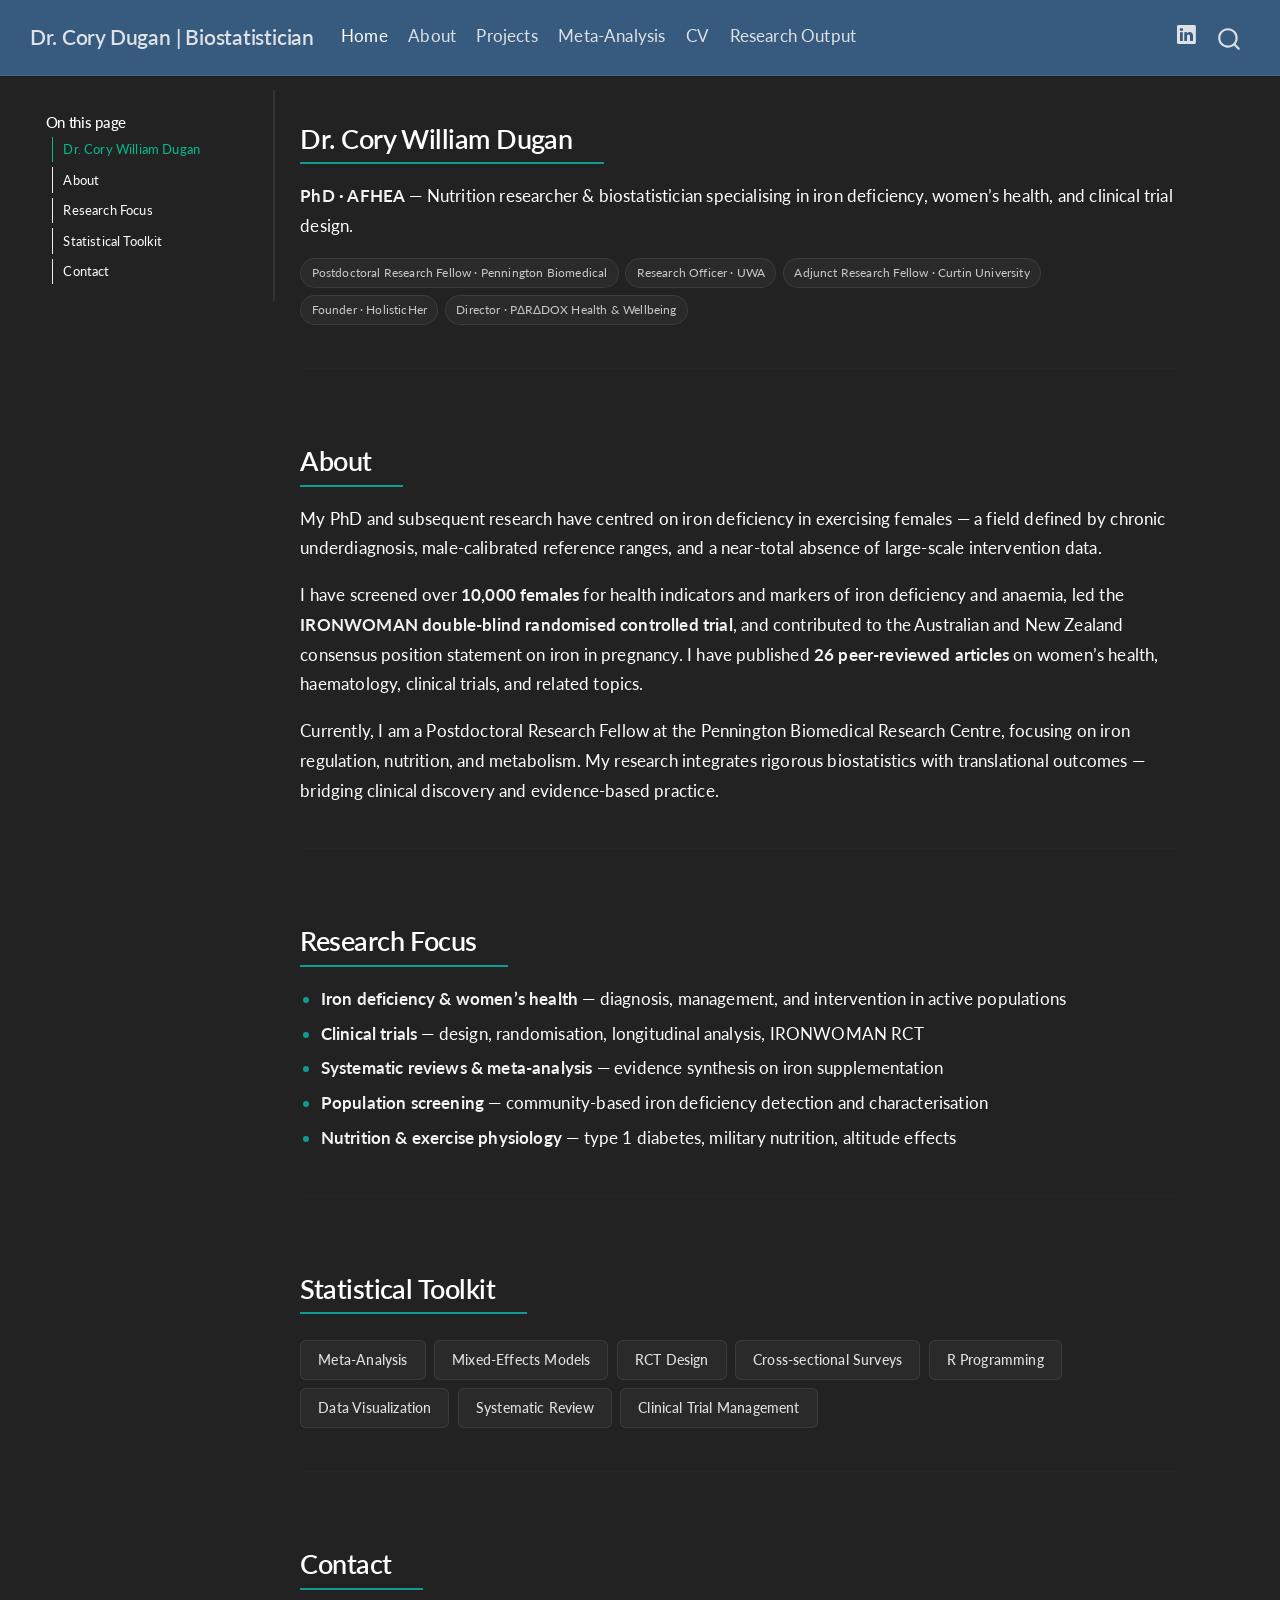
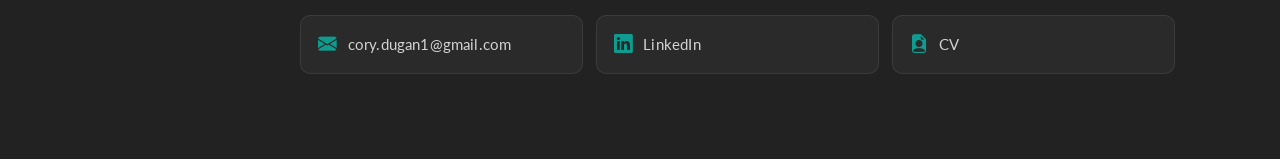
==== commit d59304a1: "Auto-render: update docs [skip ci]" ====
--- a/docs/index.html
+++ b/docs/index.html
@@ -138,7 +138,8 @@
     <h2 id="toc-title">On this page</h2>
    
   <ul>
-  <li><a href="#about" id="toc-about" class="nav-link active" data-scroll-target="#about">About</a></li>
+  <li><a href="#dr.-cory-william-dugan" id="toc-dr.-cory-william-dugan" class="nav-link active" data-scroll-target="#dr.-cory-william-dugan">Dr.&nbsp;Cory William Dugan</a></li>
+  <li><a href="#about" id="toc-about" class="nav-link" data-scroll-target="#about">About</a></li>
   <li><a href="#research-focus" id="toc-research-focus" class="nav-link" data-scroll-target="#research-focus">Research Focus</a></li>
   <li><a href="#statistical-toolkit" id="toc-statistical-toolkit" class="nav-link" data-scroll-target="#statistical-toolkit">Statistical Toolkit</a></li>
   <li><a href="#contact" id="toc-contact" class="nav-link" data-scroll-target="#contact">Contact</a></li>
@@ -150,29 +151,23 @@
     <div id="quarto-margin-sidebar" class="sidebar margin-sidebar zindex-bottom">
     </div>
 <!-- main -->
-<main class="content column-page-right" id="quarto-document-content"><header id="title-block-header" class="quarto-title-block"><h1 class="hero-name title display-7">Dr. Cory William Dugan</h1></header>
-
-
-
-
-<div class="hero">
-  <div class="hero-inner">
-    
-    <p class="hero-credentials">PhD &nbsp;·&nbsp; AFHEA</p>
-    <p class="hero-tagline">
-      Nutrition researcher &amp; biostatistician specialising in iron deficiency,<br>
-      women's health, and clinical trial design.
-    </p>
-    <div class="role-chips">
-      <span class="role-chip">Postdoctoral Research Fellow · Pennington Biomedical</span>
-      <span class="role-chip">Research Officer · UWA</span>
-      <span class="role-chip">Adjunct Research Fellow · Curtin University</span>
-      <span class="role-chip">Founder · HolisticHer</span>
-      <span class="role-chip">Director · P∆R∆DOX Health &amp; Wellbeing</span>
-    </div>
-  </div>
+<main class="content column-page-right" id="quarto-document-content"><header id="title-block-header" class="quarto-title-block"></header>
+
+
+
+
+<section id="dr.-cory-william-dugan" class="level2">
+<h2 class="anchored" data-anchor-id="dr.-cory-william-dugan">Dr.&nbsp;Cory William Dugan</h2>
+<p><strong>PhD · AFHEA</strong> — Nutrition researcher &amp; biostatistician specialising in iron deficiency, women’s health, and clinical trial design.</p>
+<div class="cv-chip-row" style="margin: 0.8rem 0 1.5rem;">
+  <span class="cv-chip">Postdoctoral Research Fellow · Pennington Biomedical</span>
+  <span class="cv-chip">Research Officer · UWA</span>
+  <span class="cv-chip">Adjunct Research Fellow · Curtin University</span>
+  <span class="cv-chip">Founder · HolisticHer</span>
+  <span class="cv-chip">Director · P∆R∆DOX Health &amp; Wellbeing</span>
 </div>
 <hr>
+</section>
 <section id="about" class="level2">
 <h2 class="anchored" data-anchor-id="about">About</h2>
 <p>My PhD and subsequent research have centred on iron deficiency in exercising females — a field defined by chronic underdiagnosis, male-calibrated reference ranges, and a near-total absence of large-scale intervention data.</p>
--- a/docs/styles.css
+++ b/docs/styles.css
@@ -308,20 +308,159 @@
 
 /* CV Table of Contents sidebar */
 .sidebar nav[role="doc-toc"] {
-  border-left: 2px solid var(--border-subtle);
-  padding-left: 1rem;
+  border-right: 2px solid var(--border-subtle);
+  padding-right: 1rem;
+  padding-left: 0;
+  min-width: 200px;
 }
 
 .sidebar nav[role="doc-toc"] a {
-  font-size: 0.82rem;
+  font-size: 0.78rem;
   color: var(--text-muted);
-  padding: 0.2rem 0;
+  padding: 0.15rem 0;
   transition: color 0.2s ease;
+  white-space: nowrap;
 }
 
 .sidebar nav[role="doc-toc"] a:hover,
 .sidebar nav[role="doc-toc"] a.active {
   color: var(--accent-teal-light);
+}
+
+/* ── CV Compact Card Grid ── */
+.cv-card-grid {
+  display: grid;
+  grid-template-columns: repeat(auto-fill, minmax(280px, 1fr));
+  gap: 1rem;
+  margin: 1.5rem 0;
+}
+
+.cv-card {
+  background: var(--surface-raised);
+  border: 1px solid var(--border-subtle);
+  border-left: 3px solid var(--accent-teal);
+  border-radius: var(--radius-sm);
+  padding: 0.8rem 1rem;
+  transition: all 0.2s ease;
+}
+
+.cv-card:hover {
+  background: var(--surface-hover);
+  border-left-color: var(--accent-gold);
+}
+
+.cv-card h4 {
+  font-size: 0.9rem;
+  margin: 0 0 0.25rem 0;
+  color: var(--accent-teal-light);
+}
+
+.cv-card .cv-org {
+  font-size: 0.8rem;
+  font-weight: 600;
+  color: rgba(255,255,255,0.9);
+  margin: 0;
+}
+
+.cv-card .cv-date {
+  font-size: 0.72rem;
+  color: var(--text-muted);
+  margin: 0.15rem 0 0.3rem;
+}
+
+.cv-card .cv-detail {
+  font-size: 0.78rem;
+  color: rgba(255,255,255,0.7);
+  margin: 0;
+  line-height: 1.4;
+}
+
+/* ── CV Compact Experience Table ── */
+.cv-exp-table {
+  width: 100%;
+  font-size: 0.82rem;
+  border-collapse: collapse;
+  margin: 1rem 0;
+}
+
+.cv-exp-table th {
+  text-align: left;
+  font-size: 0.72rem;
+  text-transform: uppercase;
+  letter-spacing: 0.05em;
+  color: var(--text-muted);
+  padding: 0.4rem 0.6rem;
+  border-bottom: 1px solid var(--border-subtle);
+}
+
+.cv-exp-table td {
+  padding: 0.4rem 0.6rem;
+  border-bottom: 1px solid rgba(255,255,255,0.03);
+  vertical-align: top;
+}
+
+.cv-exp-table tr:hover td {
+  background: var(--surface-raised);
+}
+
+/* ── CV Inline Chip Lists ── */
+.cv-chip-row {
+  display: flex;
+  flex-wrap: wrap;
+  gap: 0.4rem;
+  margin: 0.8rem 0;
+}
+
+.cv-chip {
+  font-size: 0.72rem;
+  padding: 0.2rem 0.6rem;
+  background: var(--surface-raised);
+  border: 1px solid var(--border-subtle);
+  border-radius: 20px;
+  color: rgba(255,255,255,0.75);
+  white-space: nowrap;
+}
+
+/* ── CV Header Block ── */
+.cv-header {
+  display: flex;
+  align-items: center;
+  gap: 1.5rem;
+  margin-bottom: 1.5rem;
+  padding: 1rem 0;
+}
+
+.cv-header h1 {
+  font-size: 1.8rem;
+  margin: 0;
+}
+
+.cv-header .cv-subtitle {
+  font-size: 0.9rem;
+  color: var(--text-muted);
+  margin: 0.2rem 0 0;
+}
+
+.cv-header .cv-links {
+  font-size: 0.82rem;
+  margin-top: 0.3rem;
+}
+
+/* ── Two-Column Sections ── */
+.cv-two-col {
+  display: grid;
+  grid-template-columns: 1fr 1fr;
+  gap: 1.5rem;
+  margin: 1rem 0;
+}
+
+@media (max-width: 768px) {
+  .cv-card-grid {
+    grid-template-columns: 1fr;
+  }
+  .cv-two-col {
+    grid-template-columns: 1fr;
+  }
 }
 
 /* ── Research Output Cards ── */
@@ -360,7 +499,7 @@
 
 /* ── Content width constraint ── */
 .quarto-container {
-  max-width: 900px;
+  max-width: 1200px;
 }
 
 /* ── Responsive ── */
